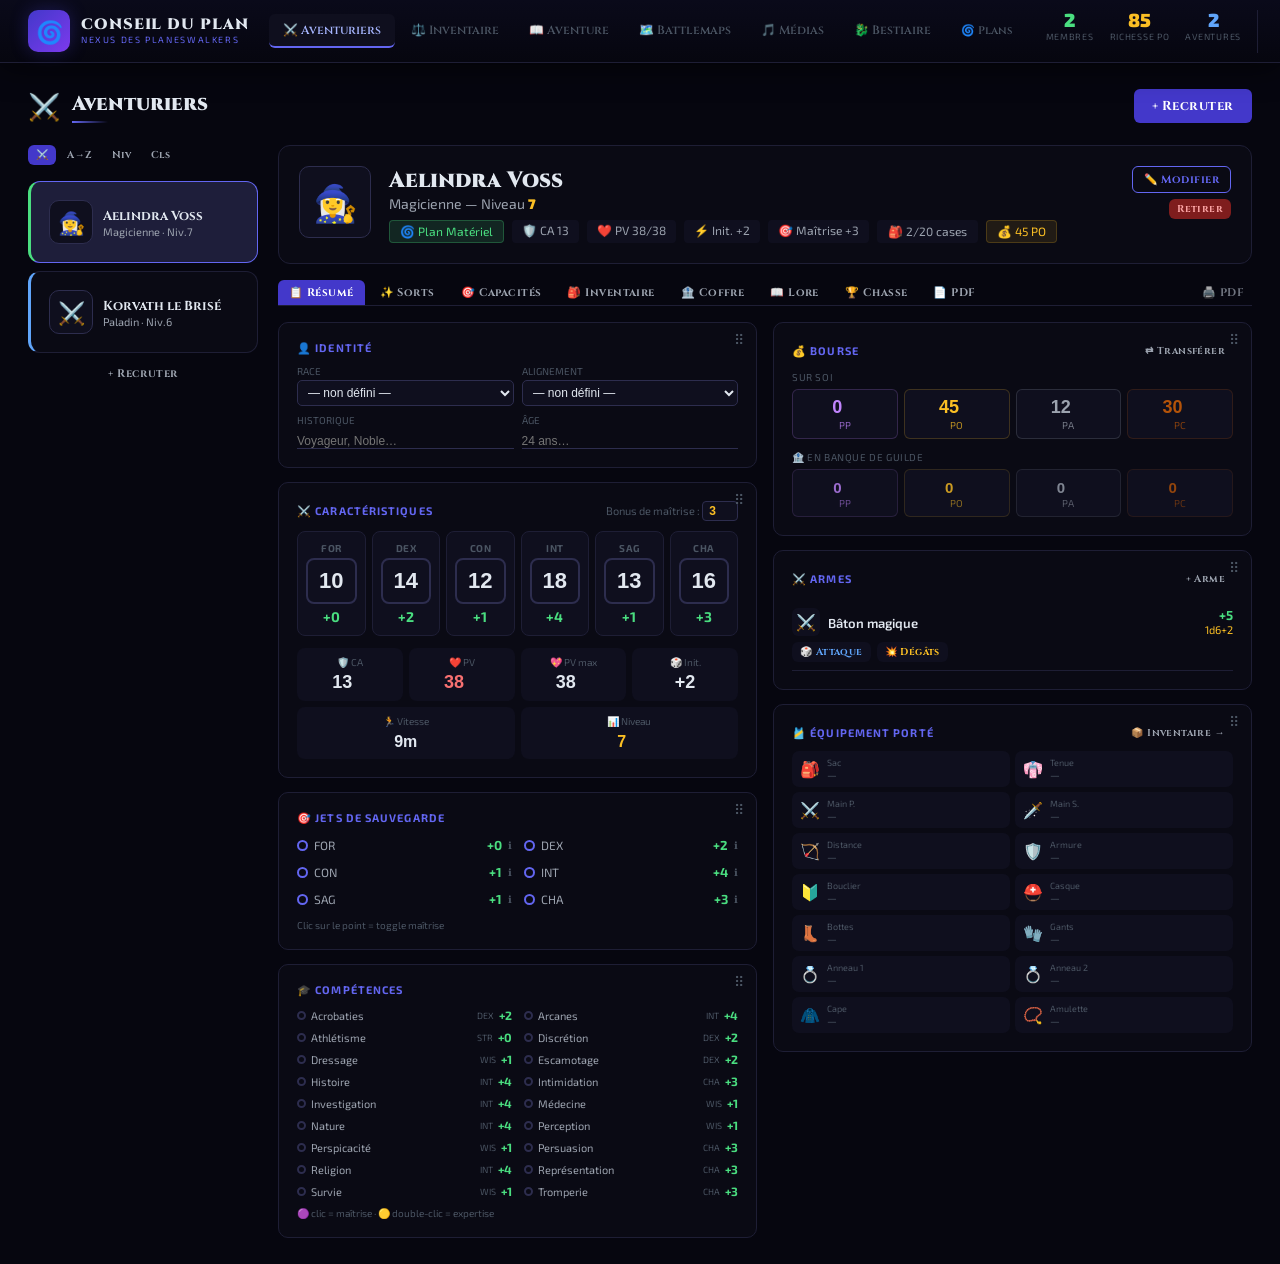
==== conseil-du-plan-v1.0/index.html @ ae48e6be "Upgrade V1.0" ====
<!DOCTYPE html>
<html lang="fr">
<head>
    <meta charset="UTF-8">
    <meta name="viewport" content="width=device-width, initial-scale=1.0">
    <title>Conseil du Plan</title>
    
    <!-- Google Fonts -->
    <link href="https://fonts.googleapis.com/css2?family=Cinzel:wght@400;600;700;900&family=Crimson+Pro:ital,wght@0,400;0,600;1,400;1,600&family=Exo+2:wght@300;400;600;700&display=swap" rel="stylesheet">

    <!-- CSS -->
    <link rel="stylesheet" href="css/styles.css">
</head>
<body>
<body>

<!-- HEADER -->
<header id="header">
  <div id="header-inner">
    <div id="logo">
      <div id="logo-icon">🌀</div>
      <div>
        <div id="logo-title">CONSEIL DU PLAN</div>
        <div id="logo-sub">Nexus des Planeswalkers</div>
      </div>
    </div>
    <nav>
      <button class="nav-btn active" data-module="members" onclick="switchModule('members',this)">⚔️ Aventuriers</button>
      <button class="nav-btn" data-module="inventory" onclick="switchModule('inventory',this)">⚖️ Inventaire</button>
      <button class="nav-btn" data-module="adventure" onclick="switchModule('adventure',this)">📖 Aventure</button>
      <button class="nav-btn" data-module="battlemap" onclick="switchModule('battlemap',this)">🗺️ Battlemaps</button>
      <button class="nav-btn" data-module="media" onclick="switchModule('media',this)">🎵 Médias</button>
      <button class="nav-btn" data-module="bestiary" onclick="switchModule('bestiary',this)">🐉 Bestiaire</button>
      <button class="nav-btn" onclick="openPlanesModal()" style="font-size:11px" title="Gérer les noms de plans">🌀 Plans</button>
    </nav>
    <div id="stats">
      <div class="stat"><div class="stat-v" id="stat-members" style="color:var(--green)">0</div><div class="stat-l">Membres</div></div>
      <div class="stat"><div class="stat-v" id="stat-items" style="color:var(--gold)">0 PO</div><div class="stat-l">Richesse PO</div></div>
      <div class="stat"><div class="stat-v" id="stat-logs" style="color:var(--blue)">0</div><div class="stat-l">Aventures</div></div>
      <div style="display:flex;flex-direction:column;gap:3px;border-left:1px solid var(--border);padding-left:16px">
        <button class="btn btn-ghost btn-xs" onclick="exportData()" title="Exporter toutes les données en JSON" style="font-size:10px;white-space:nowrap">💾 Exporter</button>
        <button class="btn btn-ghost btn-xs" onclick="importData()" title="Importer un fichier de sauvegarde JSON" style="font-size:10px;white-space:nowrap">📂 Importer</button>
      </div>
      <button onclick="toggleTheme()" id="theme-btn" title="Basculer mode clair/sombre"
        style="background:none;border:1px solid var(--border2);border-radius:8px;cursor:pointer;padding:6px 10px;font-size:16px;color:var(--text);transition:all .2s;margin-left:4px">🌙</button>
    </div>
  </div>
</header>

<main id="main">
  <div id="module-members" class="module"></div>
  <div id="module-inventory" class="module" style="display:none"></div>
  <div id="module-battlemap" class="module" style="display:none"></div>
  <div id="module-media" class="module" style="display:none"></div>
  <div id="module-adventure" class="module" style="display:none"></div>
  <div id="module-bestiary" class="module" style="display:none"></div>
</main>

<!-- MODAL CONTAINER -->
<div id="modal-container"></div>
<div id="toast"></div>


    <!-- JS Modules (ordre important !) -->
    <script src="js/core/constants.js"></script>
    <script src="js/data/data-store.js"></script>
    <script src="js/core/db.js"></script>
    <script src="js/core/toast.js"></script>
    <script src="js/core/modal.js"></script>
    <script src="js/core/app.js"></script>
    <script src="js/core/utils.js"></script>
    <script src="js/modules/aventuriers.js"></script>
    <script src="js/modules/member-modal.js"></script>
    <script src="js/modules/member-spells.js"></script>
    <script src="js/modules/member-inventory.js"></script>
    <script src="js/modules/member-save.js"></script>
    <script src="js/modules/member-resources.js"></script>
    <script src="js/modules/inventaire.js"></script>
    <script src="js/modules/journal.js"></script>
    <script src="js/modules/pnj.js"></script>
    <script src="js/modules/battlemaps.js"></script>
    <script src="js/modules/medias.js"></script>
    <script src="js/modules/bestiaire.js"></script>
    <script src="js/data/spells-aidedd.js"></script>
    <script src="js/modules/tresors.js"></script>
    <script src="js/modules/chasse.js"></script>
    <script src="js/modules/aventure.js"></script>
    <script src="js/core/export-import.js"></script>
    <script src="js/core/init.js"></script>
</body>
</html>
---- conseil-du-plan-v1.0/css/styles.css ----
/* @import déplacé vers <link> dans index.html */

*{box-sizing:border-box;margin:0;padding:0}
:root{
  --bg:#06060f;--surface:#0a0a14;--surface2:#0f0f1e;--selected:#1e1e3a;--border:#1e1e35;--border2:#2d2d4e;
  --text:#e2e8f0;--muted:#9ca3af;--dim:#4b5563;
  --indigo:#6366f1;--indigo-dark:#4338ca;--indigo-deep:#312e81;
  --gold:#fbbf24;--green:#4ade80;--sky:#38bdf8;--red:#f87171;--blue:#60a5fa;--purple:#c084fc;
  --accent:#c8a455;
}
body{background:var(--bg);color:var(--text);font-family:'Exo 2',sans-serif;min-height:100vh}
::-webkit-scrollbar{width:5px;height:5px}
::-webkit-scrollbar-track{background:var(--surface)}
::-webkit-scrollbar-thumb{background:var(--border2);border-radius:3px}

/* ═══════════════════════════════════════════════════════════
   HEADER
   ═══════════════════════════════════════════════════════════ */
#header{
  position:sticky;top:0;z-index:200;
  background:linear-gradient(180deg,#0a0a1a,#06060f);
  border-bottom:1px solid var(--border);
  box-shadow:0 4px 30px rgba(0,0,0,.6);
  padding:0 28px;
}
#header-inner{max-width:1440px;margin:0 auto;display:flex;align-items:center;gap:20px;height:62px}
#logo{display:flex;align-items:center;gap:11px;flex-shrink:0}
#logo-icon{
  width:42px;height:42px;
  background:linear-gradient(135deg,var(--indigo-dark),#7c3aed);
  border-radius:10px;display:flex;align-items:center;justify-content:center;
  font-size:22px;box-shadow:0 0 18px #4338ca55
}
#logo-title{font-family:'Cinzel',serif;font-weight:900;font-size:15px;letter-spacing:.06em;color:var(--text);line-height:1.1}
#logo-sub{font-size:9px;letter-spacing:.18em;text-transform:uppercase;color:var(--indigo)}
nav{display:flex;gap:2px;flex:1;justify-content:center}
.nav-btn{
  display:flex;align-items:center;gap:7px;padding:8px 14px;border-radius:6px;border:none;
  cursor:pointer;background:transparent;color:var(--dim);font-family:'Cinzel',serif;
  font-size:12px;font-weight:600;border-bottom:2px solid transparent;transition:all .15s;
  white-space:nowrap
}
.nav-btn:hover{color:var(--muted);background:var(--surface2)}
.nav-btn.active{color:#a5b4fc;background:var(--surface2);border-bottom-color:var(--indigo)}
#stats{display:flex;gap:16px;flex-shrink:0}
.stat{text-align:center}
.stat-v{font-weight:900;font-size:19px;line-height:1}
.stat-l{font-size:9px;text-transform:uppercase;letter-spacing:.08em;color:var(--dim);margin-top:2px}

/* ═══════════════════════════════════════════════════════════
   MAIN
   ═══════════════════════════════════════════════════════════ */
#main{max-width:1440px;margin:0 auto;padding:26px 28px}
.module-header{display:flex;align-items:center;gap:12px;margin-bottom:22px}
.module-title{font-family:'Cinzel',serif;font-weight:900;font-size:20px;color:var(--text)}
.module-bar{width:36px;height:2px;background:linear-gradient(90deg,var(--indigo),transparent);margin-top:4px}

/* ═══════════════════════════════════════════════════════════
   CARDS
   ═══════════════════════════════════════════════════════════ */
.card{background:var(--surface);border:1px solid var(--border);border-radius:10px;padding:18px}
.card:hover{border-color:var(--border2)}

/* ═══════════════════════════════════════════════════════════
   BUTTONS
   ═══════════════════════════════════════════════════════════ */
.btn{
  display:inline-flex;align-items:center;gap:6px;padding:8px 18px;border-radius:6px;border:none;
  cursor:pointer;font-weight:700;font-family:'Cinzel',serif;letter-spacing:.04em;
  font-size:13px;transition:all .15s;white-space:nowrap
}
.btn-primary{background:var(--indigo-dark);color:#fff}
.btn-primary:hover{background:#3730a3}
.btn-outline{background:transparent;color:var(--indigo);border:1px solid var(--indigo)}
.btn-outline:hover{background:var(--surface2)}
.btn-ghost{background:transparent;color:var(--muted);border:none}
.btn-ghost:hover{background:var(--border)}
.btn-danger{background:#7f1d1d;color:#fca5a5;border:none}
.btn-danger:hover{background:#991b1b}
.btn-sm{padding:5px 11px;font-size:11px}
.btn-xs{padding:3px 8px;font-size:10px}

/* ═══════════════════════════════════════════════════════════
   FORM
   ═══════════════════════════════════════════════════════════ */
.field{margin-bottom:14px}
.field label{
  display:block;font-size:11px;color:var(--muted);
  letter-spacing:.09em;text-transform:uppercase;margin-bottom:5px;font-weight:600
}
.field input,.field textarea,.field select{
  width:100%;background:var(--surface2);border:1px solid var(--border2);border-radius:6px;
  color:var(--text);padding:8px 12px;font-size:14px;font-family:inherit;outline:none;
  transition:border .15s
}
.field input:focus,.field textarea:focus,.field select:focus{border-color:var(--indigo)}
.field textarea{resize:vertical;font-family:'Crimson Pro',serif;font-size:15px;line-height:1.7}
.grid2{display:grid;grid-template-columns:1fr 1fr;gap:0 16px}

/* ═══════════════════════════════════════════════════════════
   MODAL
   ═══════════════════════════════════════════════════════════ */
.overlay{
  position:fixed;inset:0;background:rgba(0,0,0,.78);backdrop-filter:blur(5px);
  z-index:500;display:flex;align-items:center;justify-content:center;padding:20px
}
.modal{
  background:var(--bg);border:1px solid var(--border2);border-radius:14px;
  width:100%;max-width:680px;max-height:88vh;overflow:auto;
  box-shadow:0 30px 60px rgba(0,0,0,.8)
}
.modal-wide{max-width:900px}
.modal-header{
  padding:18px 24px;border-bottom:1px solid var(--border);
  display:flex;justify-content:space-between;align-items:center;
  position:sticky;top:0;background:var(--bg);z-index:10
}
.modal-title{font-family:'Cinzel',serif;font-size:17px;color:var(--text)}
.modal-body{padding:24px}
.modal-footer{
  padding:14px 24px;border-top:1px solid var(--border);
  display:flex;justify-content:flex-end;gap:10px;
  position:sticky;bottom:0;background:var(--bg)
}
.modal-close{background:none;border:none;color:var(--dim);cursor:pointer;font-size:20px;line-height:1;padding:2px 6px}
.modal-close:hover{color:var(--text)}

/* ═══════════════════════════════════════════════════════════
   RARITY BADGES
   ═══════════════════════════════════════════════════════════ */
.badge{padding:2px 8px;border-radius:4px;font-size:11px;font-weight:600;letter-spacing:.05em}
.badge-common   {color:#9ca3af;background:#9ca3af18;border:1px solid #9ca3af33}
.badge-uncommon {color:#4ade80;background:#4ade8018;border:1px solid #4ade8033}
.badge-rare     {color:#60a5fa;background:#60a5fa18;border:1px solid #60a5fa33}
.badge-veryrare {color:#c084fc;background:#c084fc18;border:1px solid #c084fc33}
.badge-legendary{color:#fb923c;background:#fb923c18;border:1px solid #fb923c33}

/* ═══════════════════════════════════════════════════════════
   TAGS
   ═══════════════════════════════════════════════════════════ */
.tag{
  padding:2px 8px;border-radius:4px;font-size:11px;
  background:#6366f118;color:var(--indigo);border:1px solid #6366f133
}

/* ═══════════════════════════════════════════════════════════
   AVATAR PICKER
   ═══════════════════════════════════════════════════════════ */
.avatar-grid{display:flex;flex-wrap:wrap;gap:6px;margin-top:6px}
.avatar-opt{
  width:38px;height:38px;font-size:20px;background:var(--surface2);
  border:1px solid var(--border2);border-radius:6px;cursor:pointer;
  display:flex;align-items:center;justify-content:center;transition:all .1s
}
.avatar-opt:hover{border-color:var(--indigo)}
.avatar-opt.selected{background:var(--indigo-dark);border-color:var(--indigo)}
.avatar-img-opt{width:38px;height:38px;border-radius:6px;object-fit:cover;cursor:pointer;border:2px solid transparent}
.avatar-img-opt.selected{border-color:var(--indigo)}

/* ═══════════════════════════════════════════════════════════
   SECTION DIVIDER
   ═══════════════════════════════════════════════════════════ */
.section-divider{display:flex;align-items:center;gap:8px;margin-bottom:10px;margin-top:20px}
.section-divider-label{font-size:11px;font-weight:700;letter-spacing:.1em;text-transform:uppercase;color:var(--indigo);white-space:nowrap}
.section-divider-line{flex:1;height:1px;background:linear-gradient(90deg,var(--indigo)44,transparent)}

/* ═══════════════════════════════════════════════════════════
   JOURNAL PARCHMENT
   ═══════════════════════════════════════════════════════════ */
#journal-content.parchment{
  background:linear-gradient(160deg,#1a1208 0%,#130e06 50%,#1a1208 100%);
  border:1px solid #78350f55;border-radius:10px;padding:32px 36px;position:relative;
}
#journal-content.parchment::before{
  content:'';position:absolute;inset:0;border-radius:10px;
  background:url("data:image/svg+xml,%3Csvg xmlns='http://www.w3.org/2000/svg' width='200' height='200'%3E%3Cfilter id='n'%3E%3CfeTurbulence type='fractalNoise' baseFrequency='.65' numOctaves='3' stitchTiles='stitch'/%3E%3CfeColorMatrix type='saturate' values='0'/%3E%3C/filter%3E%3Crect width='200' height='200' filter='url(%23n)' opacity='0.04'/%3E%3C/svg%3E");
  pointer-events:none;opacity:.5
}
.journal-entry-text{
  font-family:'Crimson Pro',serif;font-size:17px;line-height:1.85;color:#d4b896;
  white-space:pre-wrap;position:relative;z-index:1
}
.journal-entry-title{font-family:'Cinzel',serif;font-size:22px;color:#e8d5b0;margin-bottom:8px;position:relative;z-index:1}
.journal-meta{color:#a07850;font-size:13px;position:relative;z-index:1}
.journal-tags{display:flex;gap:6px;flex-wrap:wrap;margin-top:16px;position:relative;z-index:1}
.journal-tag{padding:2px 10px;border-radius:4px;font-size:11px;background:#78350f22;color:#fbbf24;border:1px solid #78350f55}

/* ═══════════════════════════════════════════════════════════
   STATBLOCK
   ═══════════════════════════════════════════════════════════ */
.statblock{background:var(--surface2);border:1px solid var(--border2);border-radius:8px;padding:16px}
.stat-row{display:flex;justify-content:space-between;align-items:center;padding:6px 0;border-bottom:1px solid var(--border)}
.stat-row:last-child{border-bottom:none}
.stat-key{color:var(--muted);font-size:13px}
.stat-val{color:var(--text);font-weight:600;font-size:13px;text-align:right;max-width:60%}
.stat-score{text-align:center;padding:10px 8px;background:var(--surface2);border-radius:8px;border:1px solid var(--border)}
.stat-score-val{font-size:22px;font-weight:900;color:var(--text);line-height:1}
.stat-score-mod{font-size:12px;color:var(--indigo);margin-top:2px}
.stat-score-name{font-size:10px;color:var(--dim);text-transform:uppercase;letter-spacing:.08em;margin-top:3px}

/* ═══════════════════════════════════════════════════════════
   MEMBER CARD
   ═══════════════════════════════════════════════════════════ */
.member-card{
  background:var(--surface);border:1px solid var(--border);border-radius:12px;
  overflow:hidden;transition:border-color .15s;cursor:pointer
}
.member-card:hover{border-color:var(--border2)}
.member-card.active{background:var(--selected);border-color:var(--indigo)}
.member-card-banner{height:5px}
.member-card-body{padding:18px}
.member-avatar{
  width:58px;height:58px;border-radius:10px;object-fit:cover;
  background:var(--surface2);border:1px solid var(--border2);
  display:flex;align-items:center;justify-content:center;
  font-size:30px;flex-shrink:0;overflow:hidden
}

/* ═══════════════════════════════════════════════════════════
   BATTLEMAP
   ═══════════════════════════════════════════════════════════ */
#map-canvas-wrap{overflow:auto;flex:1}
.map-cell{position:absolute;box-sizing:border-box;cursor:crosshair}
.token{
  position:absolute;border-radius:50%;display:flex;align-items:center;justify-content:center;
  font-weight:900;color:#fff;cursor:grab;user-select:none;z-index:10;
  font-size:10px;transition:box-shadow .1s;overflow:hidden;flex-direction:column
}
.token:active{cursor:grabbing}
.token.selected{outline:2px solid #fff;outline-offset:1px;box-shadow:0 0 14px currentColor!important}

/* ═══════════════════════════════════════════════════════════
   IMAGE UPLOAD
   ═══════════════════════════════════════════════════════════ */
.img-upload-btn{
  display:flex;flex-direction:column;align-items:center;justify-content:center;gap:6px;
  width:100%;min-height:90px;border:2px dashed var(--border2);border-radius:8px;
  cursor:pointer;color:var(--muted);font-size:13px;background:transparent;
  transition:border-color .15s;padding:16px
}
.img-upload-btn:hover{border-color:var(--indigo);color:var(--indigo)}

/* ═══════════════════════════════════════════════════════════
   DIVERS
   ═══════════════════════════════════════════════════════════ */
.scroll{overflow-y:auto}
hr{border:none;border-top:1px solid var(--border);margin:16px 0}

/* ═══════════════════════════════════════════════════════════
   TOAST
   ═══════════════════════════════════════════════════════════ */
#toast{
  position:fixed;bottom:24px;right:24px;z-index:999;
  background:var(--surface2);border:1px solid var(--indigo);border-radius:8px;
  padding:12px 20px;color:var(--text);font-size:14px;
  transform:translateY(80px);opacity:0;transition:all .3s;pointer-events:none
}
#toast.show{transform:translateY(0);opacity:1}

/* ═══════════════════════════════════════════════════════════
   SECRET BOX
   ═══════════════════════════════════════════════════════════ */
.secret-box{background:var(--surface);border:1px solid #78350f;border-radius:6px;padding:12px 16px}
.secret-text{color:#fcd34d;font-family:'Crimson Pro',serif;font-size:15px;line-height:1.7}

/* ═══════════════════════════════════════════════════════════
   RESPONSIVE
   ═══════════════════════════════════════════════════════════ */
@media(max-width:800px){
  #header-inner{flex-wrap:wrap;height:auto;padding:10px 0}
  nav{order:3;width:100%;overflow-x:auto;padding-bottom:4px}
}

/* ═══════════════════════════════════════════════════════════
   LIGHT MODE
   ═══════════════════════════════════════════════════════════ */
body.light-mode{
  --blue:#0369a1;
  --bg:#f0f0f8;--surface:#ffffff;--surface2:#f5f5fc;--selected:#e8eaff;
  --border:#d4d4e8;--border2:#b8b8d4;
  --text:#1a1a2e;--muted:#4b5280;--dim:#9090b0;
}
body.light-mode #header{background:linear-gradient(180deg,#ffffff,#f0f0f8);box-shadow:0 4px 20px rgba(0,0,0,.08)}
body.light-mode .nav-btn{color:var(--dim)}
body.light-mode .nav-btn:hover{background:#e8e8f8;color:var(--muted)}
body.light-mode .nav-btn.active{color:#4338ca;background:#ebebff;border-bottom-color:#4338ca}
body.light-mode .card{background:#fff;border-color:var(--border)}
body.light-mode input:focus,body.light-mode select:focus,body.light-mode textarea:focus{border-color:#6366f1;outline:none}
body.light-mode .btn-ghost{color:var(--muted);background:transparent}
body.light-mode .btn-ghost:hover{background:#e8e8f8;color:var(--text)}
body.light-mode .btn-outline{border-color:var(--border2);color:var(--muted)}
body.light-mode .btn-outline:hover{border-color:#6366f1;color:#6366f1}
body.light-mode #sidebar{background:#fff;border-color:var(--border)}
body.light-mode .member-card:hover{background:#f5f5fc;border-color:#c4c4e8}
body.light-mode .member-card.active{background:#eff1ff;border-color:#818cf8}
body.light-mode .stat-score{background:#f0f0fc}
body.light-mode .stat-score-val{color:#1a1a2e}
body.light-mode .stat-score-mod{color:#6366f1}
body.light-mode #toast{background:#fff;border-color:#6366f1;color:#1a1a2e;box-shadow:0 4px 20px rgba(0,0,0,.12)}
body.light-mode .secret-text{color:#92400e}
body.light-mode .img-upload-btn{border-color:var(--border2);color:var(--muted)}
body.light-mode .img-upload-btn:hover{border-color:#6366f1;color:#6366f1}
body.light-mode ::-webkit-scrollbar-track{background:#f0f0f8}
body.light-mode ::-webkit-scrollbar-thumb{background:#c4c4e0}
body.light-mode .secret-box{background:#fffbeb;border-color:#f59e0b}
body.light-mode #map-canvas-wrap{background:#dde1ea}
body.light-mode .overlay{background:rgba(0,0,0,.4)}
body.light-mode .modal{background:#fff;border-color:var(--border)}
body.light-mode .modal-header{background:#f8f8fb}
body.light-mode .modal-footer{background:#f8f8fb}
body.light-mode .modal-close{color:#555}
body.light-mode input,body.light-mode textarea,body.light-mode select{background:var(--surface);color:var(--text);border-color:var(--border2)}
body.light-mode .badge-common  {background:#f0f0f3;color:#555}
body.light-mode .badge-uncommon{background:#e7faf0;color:#16a34a}
body.light-mode .badge-rare    {background:#eff6ff;color:#2563eb}
body.light-mode .badge-veryrare{background:#f5f3ff;color:#7c3aed}
body.light-mode .badge-legendary{background:#fff7ed;color:#c2410c}
body.light-mode .tab-btn{color:#555}
body.light-mode .tab-btn.active{color:var(--indigo)}
body.light-mode #token-popup{background:#fff!important;border-color:#c0c4d8!important;color:var(--text)}
body.light-mode #token-popup *{color:var(--text)}
body.light-mode .tooltip{background:#fff;border:1px solid var(--border2);color:var(--text)}
/* Journal light */
body.light-mode #journal-content.parchment{
  background:linear-gradient(160deg,#fdf6e3 0%,#fef9ec 50%,#fdf6e3 100%);
  border-color:#c8a86044;box-shadow:0 4px 24px rgba(160,120,40,.08);
}
body.light-mode #journal-content.parchment::before{opacity:.12}
body.light-mode .journal-entry-title{color:#3d2b0e}
body.light-mode .journal-entry-text{color:#4a3520}
body.light-mode .journal-meta{color:#8b6340}
body.light-mode .journal-tag{background:#f3e4c044;color:#9a7030;border-color:#c8a86044}
body.light-mode #journal-sidebar>div{background:var(--surface)!important}
/* Drag & Drop light */
body.light-mode .drag-over{outline-color:var(--indigo);background:rgba(99,102,241,0.05)}
body.light-mode .dragging{opacity:.4}

/* ═══════════════════════════════════════════════════════════
   ANIMATIONS
   ═══════════════════════════════════════════════════════════ */
@keyframes slideUp{
  from{transform:translateY(20px);opacity:0}
  to  {transform:translateY(0);   opacity:1}
}
@keyframes fadeIn{
  from{opacity:0}
  to  {opacity:1}
}

/* ═══════════════════════════════════════════════════════════
   V6 : PANNEAUX LEGO (drag-and-drop du résumé aventurier)
   ═══════════════════════════════════════════════════════════ */
.v6-panel{
  position:relative;
  transition:box-shadow .15s,transform .1s;
  cursor:default;
}
.v6-panel-handle{
  position:absolute;top:8px;right:8px;
  color:var(--dim);font-size:14px;cursor:grab;
  padding:2px 4px;border-radius:4px;
  transition:color .15s,background .15s;
  user-select:none;line-height:1;
}
.v6-panel-handle:hover{color:var(--indigo);background:var(--indigo)15}
.v6-panel[draggable=true]{cursor:grab}
.v6-panel.dragging{opacity:.4;box-shadow:0 8px 24px #0008;transform:scale(.98)}
.v6-drop-col{
  display:flex;flex-direction:column;gap:14px;min-height:100px;
  transition:outline .15s;
}
.v6-drop-col.drag-over{
  outline:2px dashed var(--indigo);
  border-radius:10px;
  background:rgba(99,102,241,.04);
}

/* ═══════════════════════════════════════════════════════════
   PATCH 2b — DRAG & DROP UNIFIÉ (DragDrop dans utils.js)
   Ces classes sont appliquées par DragDrop.makeDraggable()
   et DragDrop.makeDropZone() sur tous les items d'inventaire,
   objets marchands, loot, etc.
   ═══════════════════════════════════════════════════════════ */

/**
 * État d'un élément en cours de drag.
 * Semi-transparent + légèrement réduit pour signaler le mouvement.
 * NE PAS modifier opacity à 0 (l'élément doit rester visible
 * comme "source" pendant le drag).
 */
.dragging{
  opacity:.4;
  transform:scale(.95);
  transition:opacity .15s ease, transform .15s ease;
  cursor:grabbing!important;
}

/**
 * État d'une zone de drop survolée par un drag.
 * Contour en tirets avec la couleur d'accent de l'application.
 * Le fond légèrement teinté aide à délimiter la zone sans être agressif.
 *
 * NOTE : outline-offset évite que le contour chevauche le contenu.
 * La valeur de --accent est définie dans :root et utilisée ici pour
 * assurer la cohérence avec le thème doré du jeu.
 */
.drag-over{
  outline:2px dashed var(--accent,#c8a455);
  outline-offset:4px;
  background:rgba(200,164,85,.05);
  border-radius:6px;
  transition:outline .1s ease, background .1s ease;
}

/* ── Variante indigo pour les zones de drop du coffre/inventaire ── */
/* Utilisée via chestDrop() dans aventuriers.js */
.drag-over-indigo{
  outline:2px dashed var(--indigo);
  outline-offset:4px;
  background:rgba(99,102,241,.05);
  border-radius:6px;
}

/* ═══════════════════════════════════════════════════════════
   V6 : INPUTS INLINE (champs de stats sans flèches spinner)
   ═══════════════════════════════════════════════════════════ */
.stat-score input{-moz-appearance:textfield}
.stat-score input::-webkit-outer-spin-button,
.stat-score input::-webkit-inner-spin-button{-webkit-appearance:none}

/* ═══════════════════════════════════════════════════════════
   PATCH 4 — RESSOURCES AVENTURIER
   Styles pour le panneau renderResourcesPanel() dans
   member-resources.js (onglet Résumé de la fiche aventurier).
   ═══════════════════════════════════════════════════════════ */

/**
 * Conteneur principal du panneau Ressources.
 * Reçoit les sections emplacements de sorts, capacités et autres.
 */
.resources-panel{
  display:flex;
  flex-direction:column;
  gap:12px;
}

/**
 * Case cochable d'un emplacement de sort.
 * La couleur et le fond sont gérés inline (via la couleur de la ressource),
 * mais la transition est définie ici pour la cohérence.
 */
.spell-slot-box{
  width:22px;height:22px;border-radius:4px;cursor:pointer;
  transition:background .15s, border-color .15s, transform .1s;
}
.spell-slot-box:hover{transform:scale(1.15)}

/**
 * Ligne d'une ressource (usage ou custom).
 * Flexbox horizontal avec icône, nom, compteur et badge de recharge.
 */
.resource-row{
  display:flex;align-items:center;gap:10px;
  padding:6px 0;border-bottom:1px solid var(--border);
}
.resource-row:last-child{border-bottom:none}

/**
 * Badge de recharge affiché à droite de chaque ressource.
 * Police plus petite, couleur atténuée.
 */
.resource-recharge-badge{
  font-size:10px;color:var(--dim);
  min-width:60px;text-align:right;
}

/* ═══════════════════════════════════════════════════════════
   IMPRESSION @media print
   ═══════════════════════════════════════════════════════════ */
@media print{
  body>*:not(#print-sheet){display:none!important}
  #print-sheet{
    display:block!important;position:fixed;top:0;left:0;
    width:210mm;min-height:297mm;background:white;color:black;
    font-family:'Crimson Pro',Georgia,serif;font-size:10pt;padding:10mm;
  }
  #print-sheet .ps-header{
    display:flex;align-items:center;gap:12px;
    border-bottom:2px solid #333;padding-bottom:8px;margin-bottom:12px;
  }
  #print-sheet .ps-section{break-inside:avoid;margin-bottom:10px}
  #print-sheet .ps-section-title{
    font-family:'Cinzel',serif;font-size:9pt;text-transform:uppercase;
    letter-spacing:.1em;border-bottom:1px solid #999;margin-bottom:5px;color:#444;
  }
  #print-sheet .ps-grid6{display:grid;grid-template-columns:repeat(6,1fr);gap:4px;text-align:center}
  #print-sheet .ps-stat-box{border:1px solid #999;border-radius:6px;padding:4px}
  #print-sheet .ps-stat-val{font-size:18pt;font-weight:900}
  #print-sheet .ps-stat-mod{font-size:11pt;font-weight:700}
  #print-sheet .ps-stat-name{font-size:7pt;text-transform:uppercase;color:#555}
  #print-sheet .ps-grid2{display:grid;grid-template-columns:1fr 1fr;gap:6px}
  #print-sheet .ps-coin{text-align:center;border:1px solid #ccc;border-radius:4px;padding:3px}
  /* Masquer les artefacts de drag pendant l'impression */
  .dragging,.drag-over{opacity:1!important;outline:none!important;background:transparent!important}
}
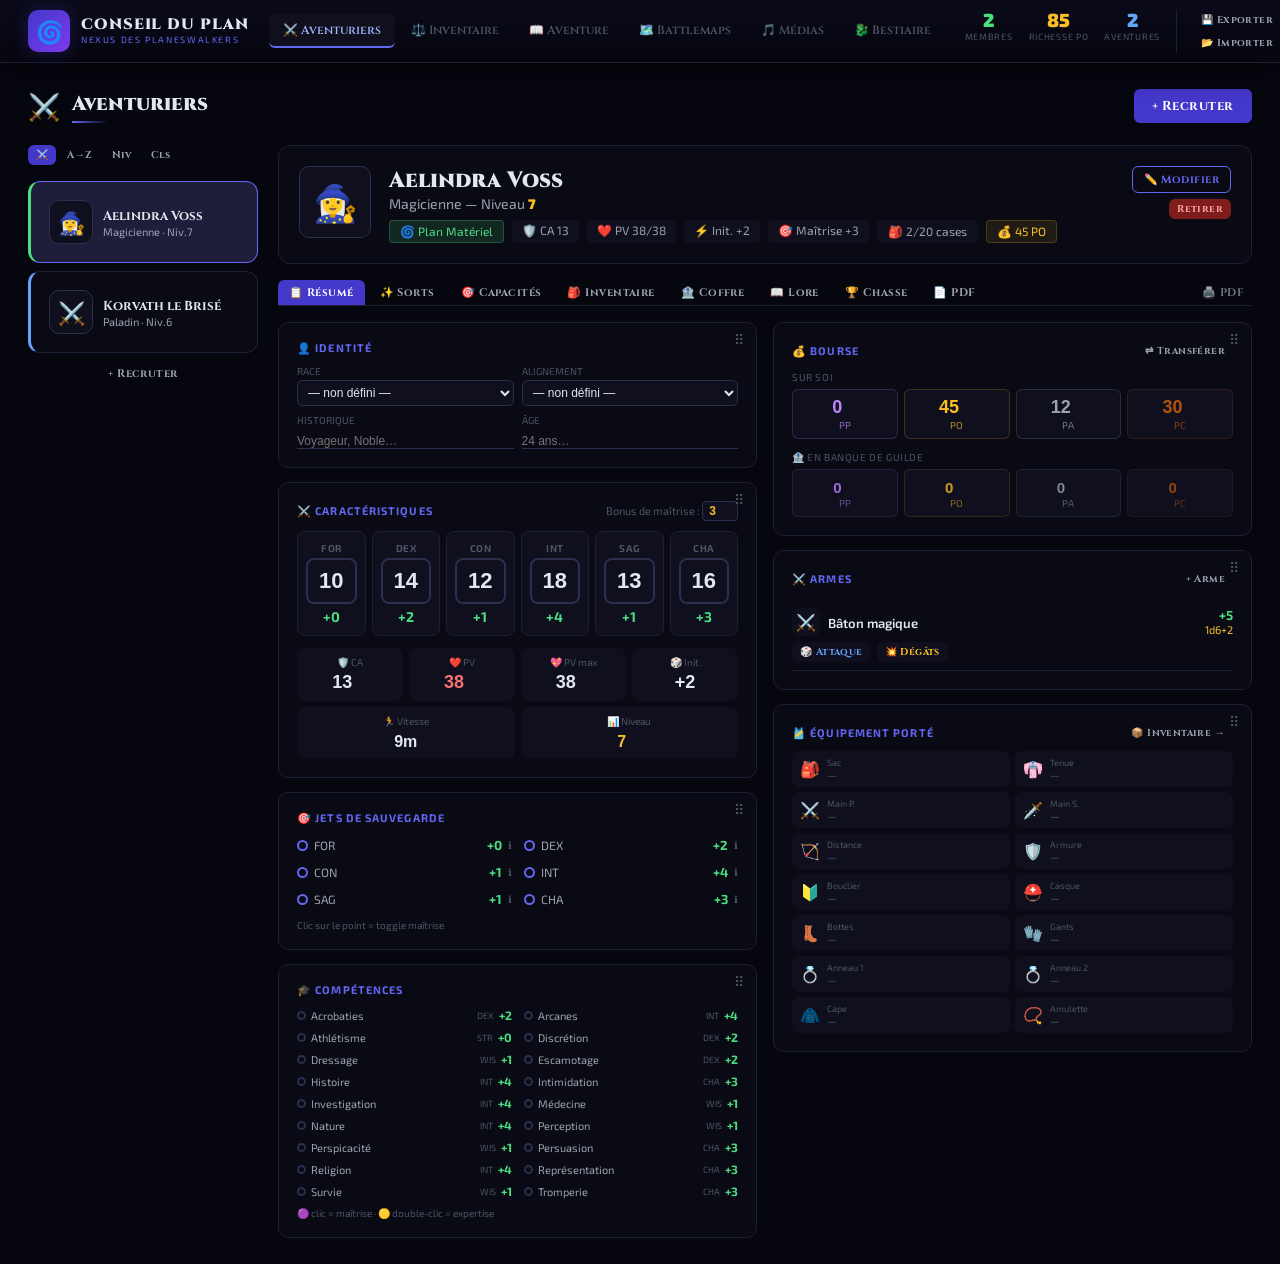
==== commit d1b3149c: "Add PATCHES.md" ====
--- a/conseil-du-plan-v1.0/index.html
+++ b/conseil-du-plan-v1.0/index.html
@@ -31,7 +31,6 @@
       <button class="nav-btn" data-module="battlemap" onclick="switchModule('battlemap',this)">🗺️ Battlemaps</button>
       <button class="nav-btn" data-module="media" onclick="switchModule('media',this)">🎵 Médias</button>
       <button class="nav-btn" data-module="bestiary" onclick="switchModule('bestiary',this)">🐉 Bestiaire</button>
-      <button class="nav-btn" onclick="openPlanesModal()" style="font-size:11px" title="Gérer les noms de plans">🌀 Plans</button>
     </nav>
     <div id="stats">
       <div class="stat"><div class="stat-v" id="stat-members" style="color:var(--green)">0</div><div class="stat-l">Membres</div></div>
